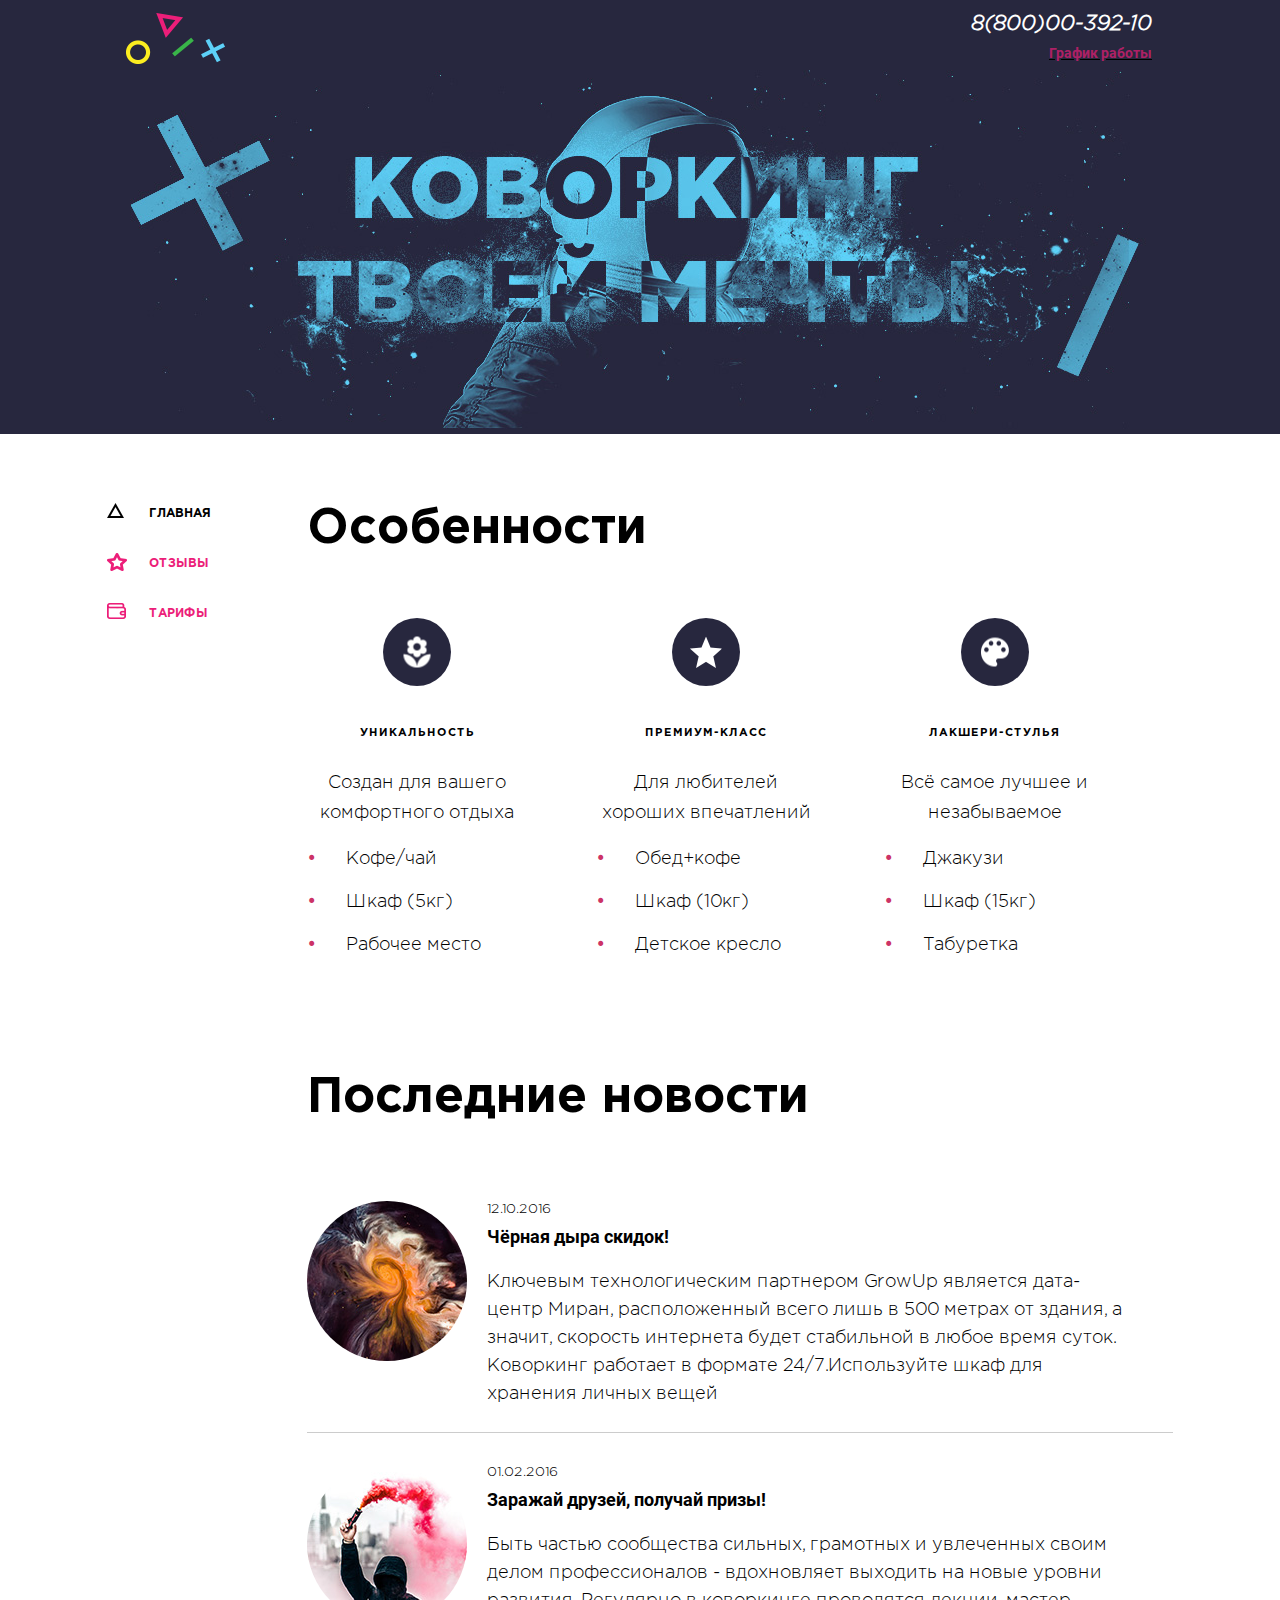
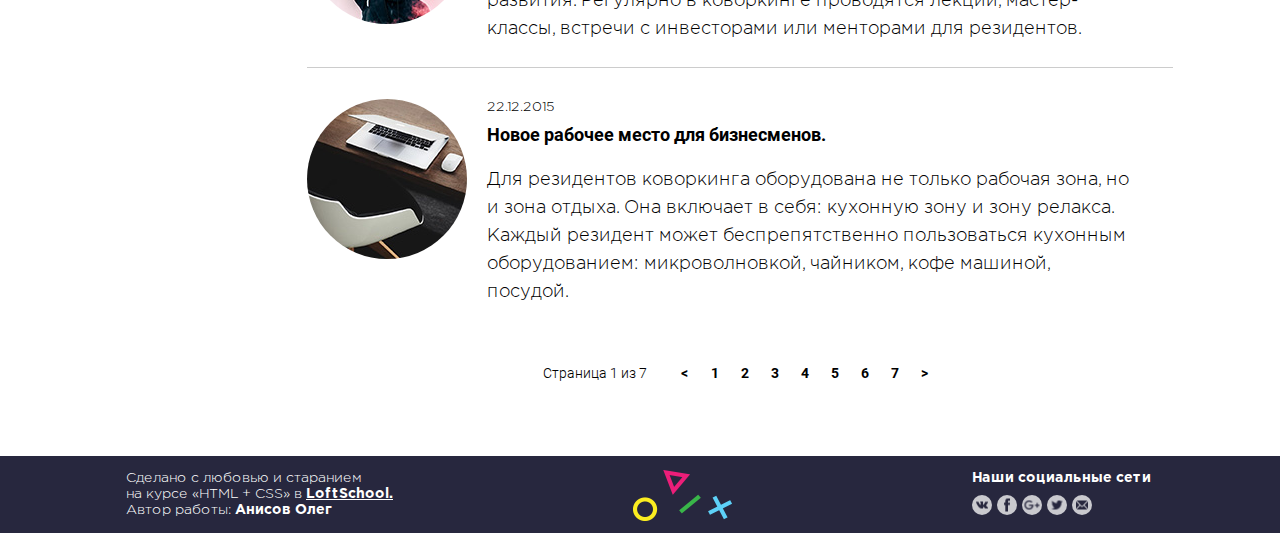
==== about.html @ 39513cbe "all" ====
<!DOCTYPE html>
<html lang="ru">

<head>
  <meta charset="UTF-8">
  <meta name="viewport" content="width=1100, initial-scale=1.0">
  <meta http-equiv="X-UA-Compatible" content="ie=edge">
  <title>Главная</title>
  <link rel="stylesheet" href="./css/main.css">
</head>

<body>
  <div class="wrapper">
    <header class="header">
      <div class="container">
        <div class="header__left">
          <div class="logo">
            <a href="./about.html">
              <img class="logo__pic" src="./img/logo.png" alt="Логотип">
            </a>
          </div>
        </div>
        <div class="header__right">
          <address class="contacts__phone">
            <a class="contacts__link title-h4" href="tel:88000039210">8(800)00-392-10</a>
          </address>
          <div class="contacts__timing">
            <a href="#" class="contacts__timing-link text-pink">График работы</a>
          </div>
        </div>
      </div>
      <div class="banner">
        <img src="./img/banner.jpg" alt="Баннер">
      </div>
    </header>
    <!--main page-->
    <div class="container">
      <aside class="sidebar">
        <nav class="menu">
          <ul class="menu__list">
            <li class="menu__item">
              <a href="./about.html" class="menu__link menu__link--main title12-GothamPro menu__link--active">
                главная
              </a>
            </li>
            <li class="menu__item">
              <a href="./feeds.html" class="menu__link menu__link--feed title12-GothamPro">
                отзывы
              </a>
            </li>
            <li class="menu__item">
              <a href="./prices.html" class="menu__link menu__link--price title12-GothamPro">
                тарифы
              </a>
            </li>
          </ul>
        </nav>
      </aside>
      <main class="main-content">
        <div class="cowork">
          <div class="cowork__title main-title">Особенности</div>
          <div class="features">
            <ul class="features__list">
              <li class="features__item">
                <div class="features__pic">
                  <img src="./img/flower.png" alt="flower" class="features__img">
                </div>
                <div class="features__title title-h7">уникальность</div>
                <div class="features__text">Создан для вашего комфортного отдыха</div>
                <div class="features__details">
                  <ul class="details__list">
                    <li class="details__item">Кофе/чай</li>
                    <li class="details__item">Шкаф (5кг)</li>
                    <li class="details__item">Рабочее место</li>
                  </ul>
                </div>
              </li>
              <li class="features__item">
                <div class="features__pic">
                  <img src="./img/star.png" alt="star" class="features__img">
                </div>

                <div class="features__title title-h7">премиум-класс</div>
                <div class="features__text">Для любителей хороших впечатлений</div>
                <div class="features__details">
                  <ul class="details__list">
                    <li class="details__item">Обед+кофе</li>
                    <li class="details__item">Шкаф (10кг)</li>
                    <li class="details__item">Детское кресло</li>
                  </ul>
                </div>
              </li>
              <li class="features__item">
                <div class="features__pic">
                  <img src="./img/palette.png" alt="star" class="features__img">
                </div>
                <div class="features__title title-h7">лакшери-стулья</div>
                <div class="features__text">Всё самое лучшее и незабываемое</div>
                <div class="features__details">
                  <ul class="details__list">
                    <li class="details__item">Джакузи</li>
                    <li class="details__item">Шкаф (15кг)</li>
                    <li class="details__item">Табуретка</li>
                  </ul>
                </div>
              </li>
            </ul>
          </div>
        </div>
        <div class="news">
          <div class="news__title main-title">Последние новости</div>
          <ul class="news__elem">
            <li class="news__item">
              <div class="news__pic">
                <img class="news__img" src="./img/news1.jpg" alt="Новость1">
              </div>
              <div class="news__desc">
                <div class="news__date">12.10.2016</div>
                <div class="news__header title-h5">Чёрная дыра скидок!</div>
                <p class="news__text">Ключевым технологическим партнером GrowUp является дата-центр Миран,
                  расположенный
                  всего лишь в 500 метрах от здания, а значит, скорость интернета будет стабильной в любое время суток.
                  Коворкинг работает в формате 24/7.Используйте шкаф для хранения личных вещей</p>
              </div>
            </li>
            <li class="news__item">
              <div class="news__pic">
                <img class="news__img" src="./img/news2.jpg" alt="Новость2">
              </div>
              <div class="news__desc">
                <div class="news__date">01.02.2016</div>
                <div class="news__header title-h5">Заражай друзей, получай призы!</div>
                <p class="news__text">Быть частью сообщества сильных, грамотных и увлеченных своим делом профессионалов
                  -
                  вдохновляет выходить на новые уровни развития. Регулярно в коворкинге проводятся лекции,
                  мастер-классы,
                  встречи с инвесторами или менторами для резидентов.</p>
              </div>
            </li>
            <li class="news__item">
              <div class="news__pic">
                <img class="news__img" src="./img/news3.jpg" alt="Новость3">
              </div>
              <div class="news__desc">
                <div class="news__date">22.12.2015</div>
                <div class="news__header title-h5">Новое рабочее место для бизнесменов.</div>
                <p class="news__text">Для резидентов коворкинга оборудована не только рабочая зона, но и зона отдыха.
                  Она
                  включает в себя: кухонную зону и зону релакса.
                  Каждый резидент может беспрепятственно пользоваться кухонным оборудованием: микроволновкой, чайником,
                  кофе машиной, посудой.</p>
              </div>
            </li>
          </ul>
          <div class="pagination">
            <div class="pagination__label">Страница 1 из 7</div>
            <ul class="pagination__list">
              <li class="pagination__item">
                <a href="#" class="pagination__link">
                  &lt;</a> </li>
              <li class="pagination__item">
                <a href="#" class="pagination__link">1</a>
              </li>
              <li class="pagination__item">
                <a href="#" class="pagination__link">2</a>
              </li>
              <li class="pagination__item">
                <a href="#" class="pagination__link">3</a>
              </li>
              <li class="pagination__item">
                <a href="#" class="pagination__link">4</a>
              </li>
              <li class="pagination__item">
                <a href="#" class="pagination__link">5</a>
              </li>
              <li class="pagination__item">
                <a href="#" class="pagination__link">6</a>
              </li>
              <li class="pagination__item">
                <a href="#" class="pagination__link">7</a>
              </li>
              <li class="pagination__item">
                <a href="#" class="pagination__link">&gt;</a>
              </li>
            </ul>
          </div>
        </div>
      </main>
    </div>
  </div>

  <!--footer-->
  <footer class="footer">
    <div class="container">
      <div class="footer__left text-white">
        <div class="footer__txt">Сделано с любовью и старанием</div>
        <div class="footer__txt">на курсе «HTML + CSS» в
          <a class="loft-link" href="//loftschool.com">LoftSchool.</a>
        </div>
        <div class="footer__txt">Автор работы: <span class="author">Анисов Олег</span></div>
      </div>
      <div class="footer__center">
        <div class="logo">
          <a href="./about.html">
            <img class="logo__pic" src="./img/logo.png" alt="Логотип">
          </a>
        </div>
      </div>
      <div class="footer__right">
        <div class="social">
          <div class="social__title">
            Наши социальные сети
          </div>
          <div class="social__elem">
            <ul class="social__list">
              <li class="social__item">
                <a class="social__link" href="#">
                  <img class="social__icon" src="./img/vk.png" alt="В контакте">
                </a>
              </li>
              <li class="social__item">
                <a class="social__link" href="#">
                  <img class="social__icon" src="./img/fb.png" alt="FaceBook">
                </a>
              </li>
              <li class="social__item">
                <a class="social__link" href="#">
                  <img class="social__icon" src="./img/google.png" alt="Google">
                </a>
              </li>
              <li class="social__item">
                <a class="social__link" href="#">
                  <img class="social__icon" src="./img/twitter.png" alt="Twitter">
                </a>
              </li>
              <li class="social__item">
                <a class="social__link" href="#">
                  <img class="social__icon" src="./img/mail.png" alt="Mail">
                </a>
              </li>
            </ul>
          </div>
        </div>
      </div>
    </div>
  </footer>
</body>

</html>
---- css/main.css ----
@import url('./layout/fonts.css');
@import url('./layout/normalize.css');
@import url('./layout/base.css');
/* ---------------------------------------- */
@import url('./blocks/header.css');
@import url('./blocks/logo.css');
@import url('./blocks/contacts.css');
@import url('./blocks/nav.css');
@import url('./blocks/breadcrumbs.css');
@import url('./blocks/features.css');
@import url('./blocks/news.css');
@import url('./blocks/partners.css');
@import url('./blocks/title.css');
@import url('./blocks/text.css');
@import url('./blocks/pagination.css');
@import url('./blocks/blockqoute.css');
@import url('./blocks/price.css');
@import url('./blocks/form.css');
@import url('./blocks/footer.css');
@import url('./blocks/social.css');
@import url('./blocks/intro.css');
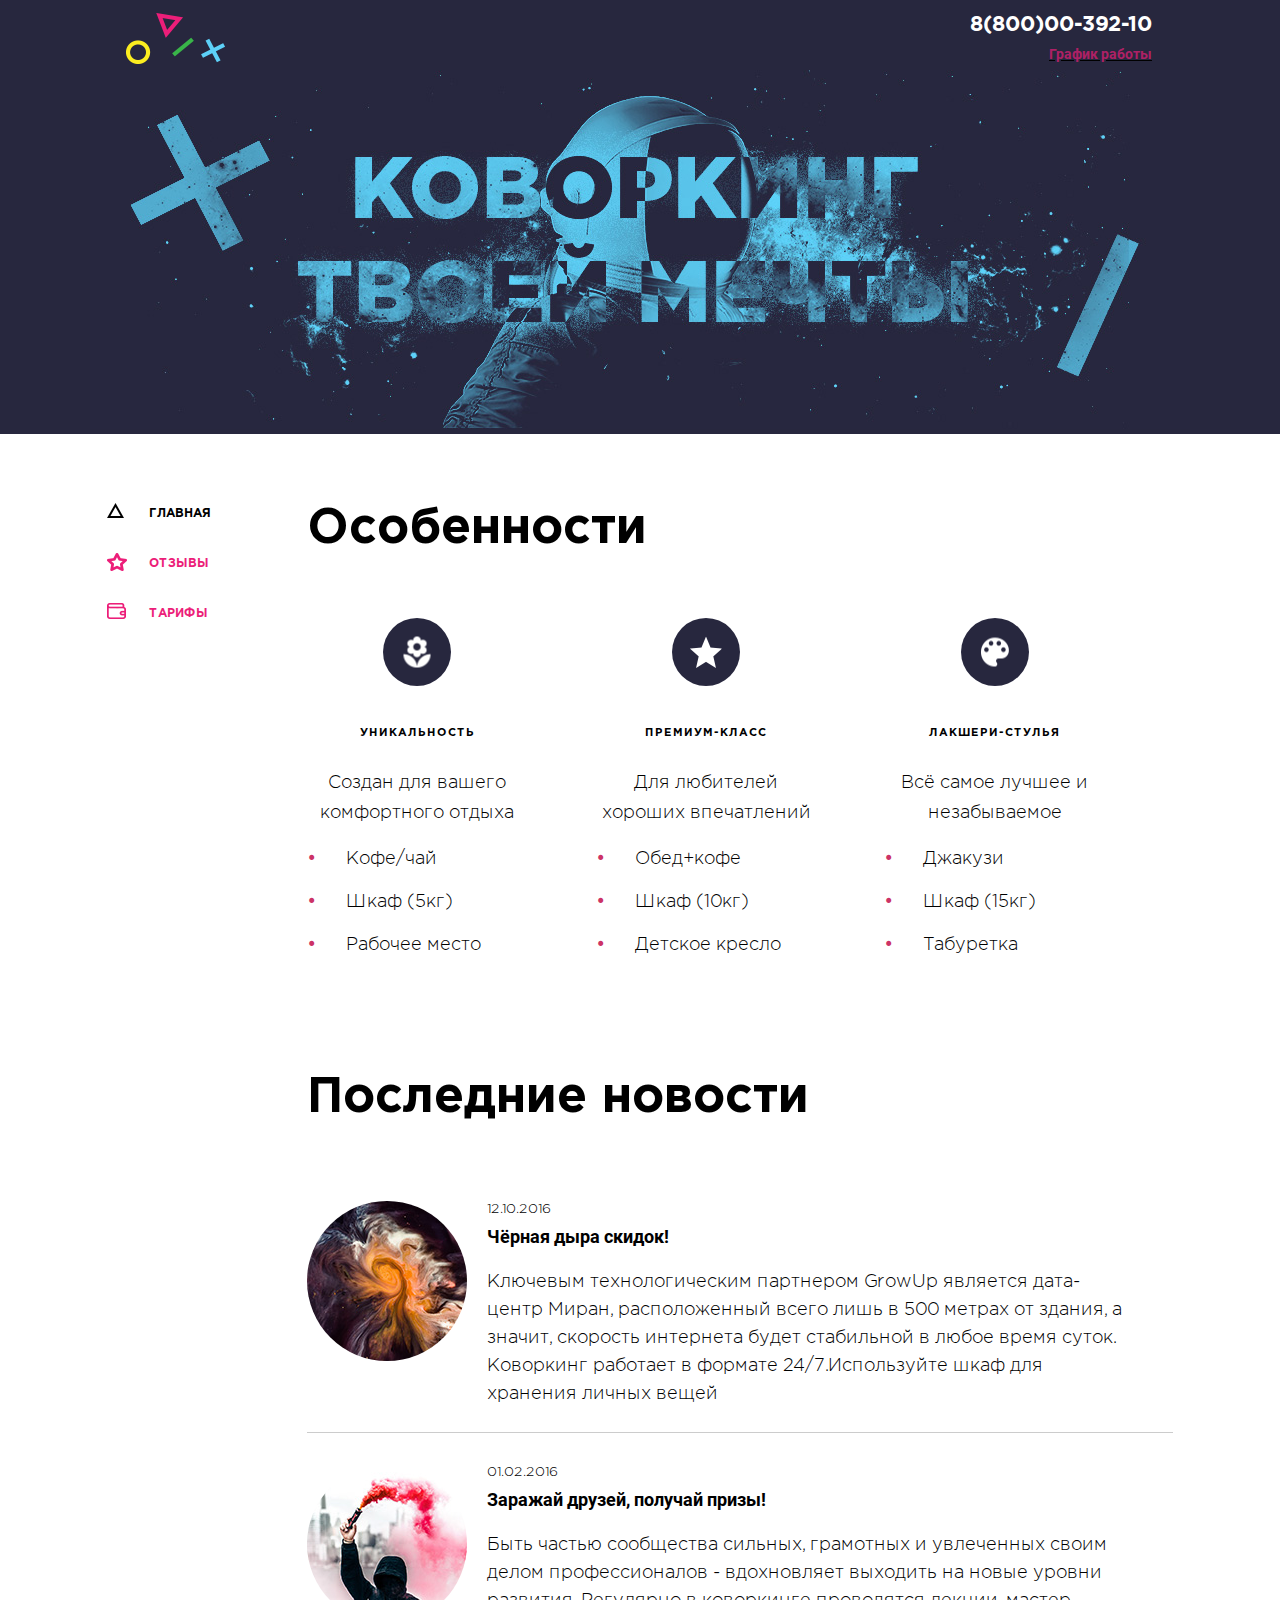
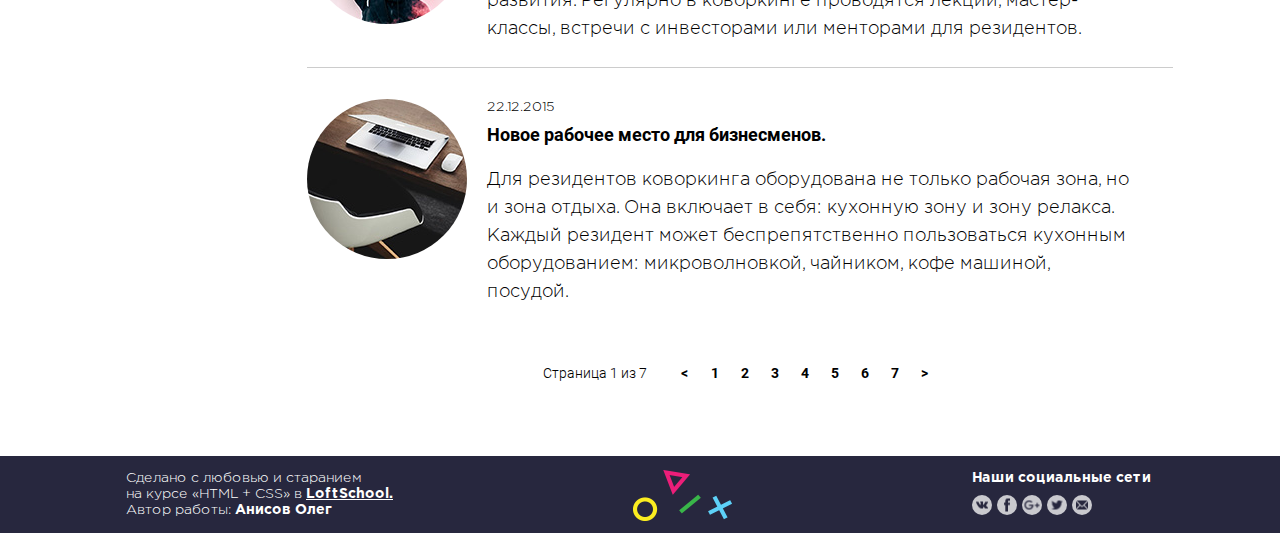
==== commit bcfdc6bc: "all" ====
--- a/about.html
+++ b/about.html
@@ -22,7 +22,7 @@
         </div>
         <div class="header__right">
           <address class="contacts__phone">
-            <a class="contacts__link title-h4" href="tel:88000039210">8(800)00-392-10</a>
+            <a class="contacts__link" href="tel:88000039210">8(800)00-392-10</a>
           </address>
           <div class="contacts__timing">
             <a href="#" class="contacts__timing-link text-pink">График работы</a>
@@ -39,17 +39,17 @@
         <nav class="menu">
           <ul class="menu__list">
             <li class="menu__item">
-              <a href="./about.html" class="menu__link menu__link--main title12-GothamPro menu__link--active">
+              <a href="./about.html" class="menu__link menu__link--main menu__link--active">
                 главная
               </a>
             </li>
             <li class="menu__item">
-              <a href="./feeds.html" class="menu__link menu__link--feed title12-GothamPro">
+              <a href="./feeds.html" class="menu__link menu__link--feed">
                 отзывы
               </a>
             </li>
             <li class="menu__item">
-              <a href="./prices.html" class="menu__link menu__link--price title12-GothamPro">
+              <a href="./prices.html" class="menu__link menu__link--price">
                 тарифы
               </a>
             </li>
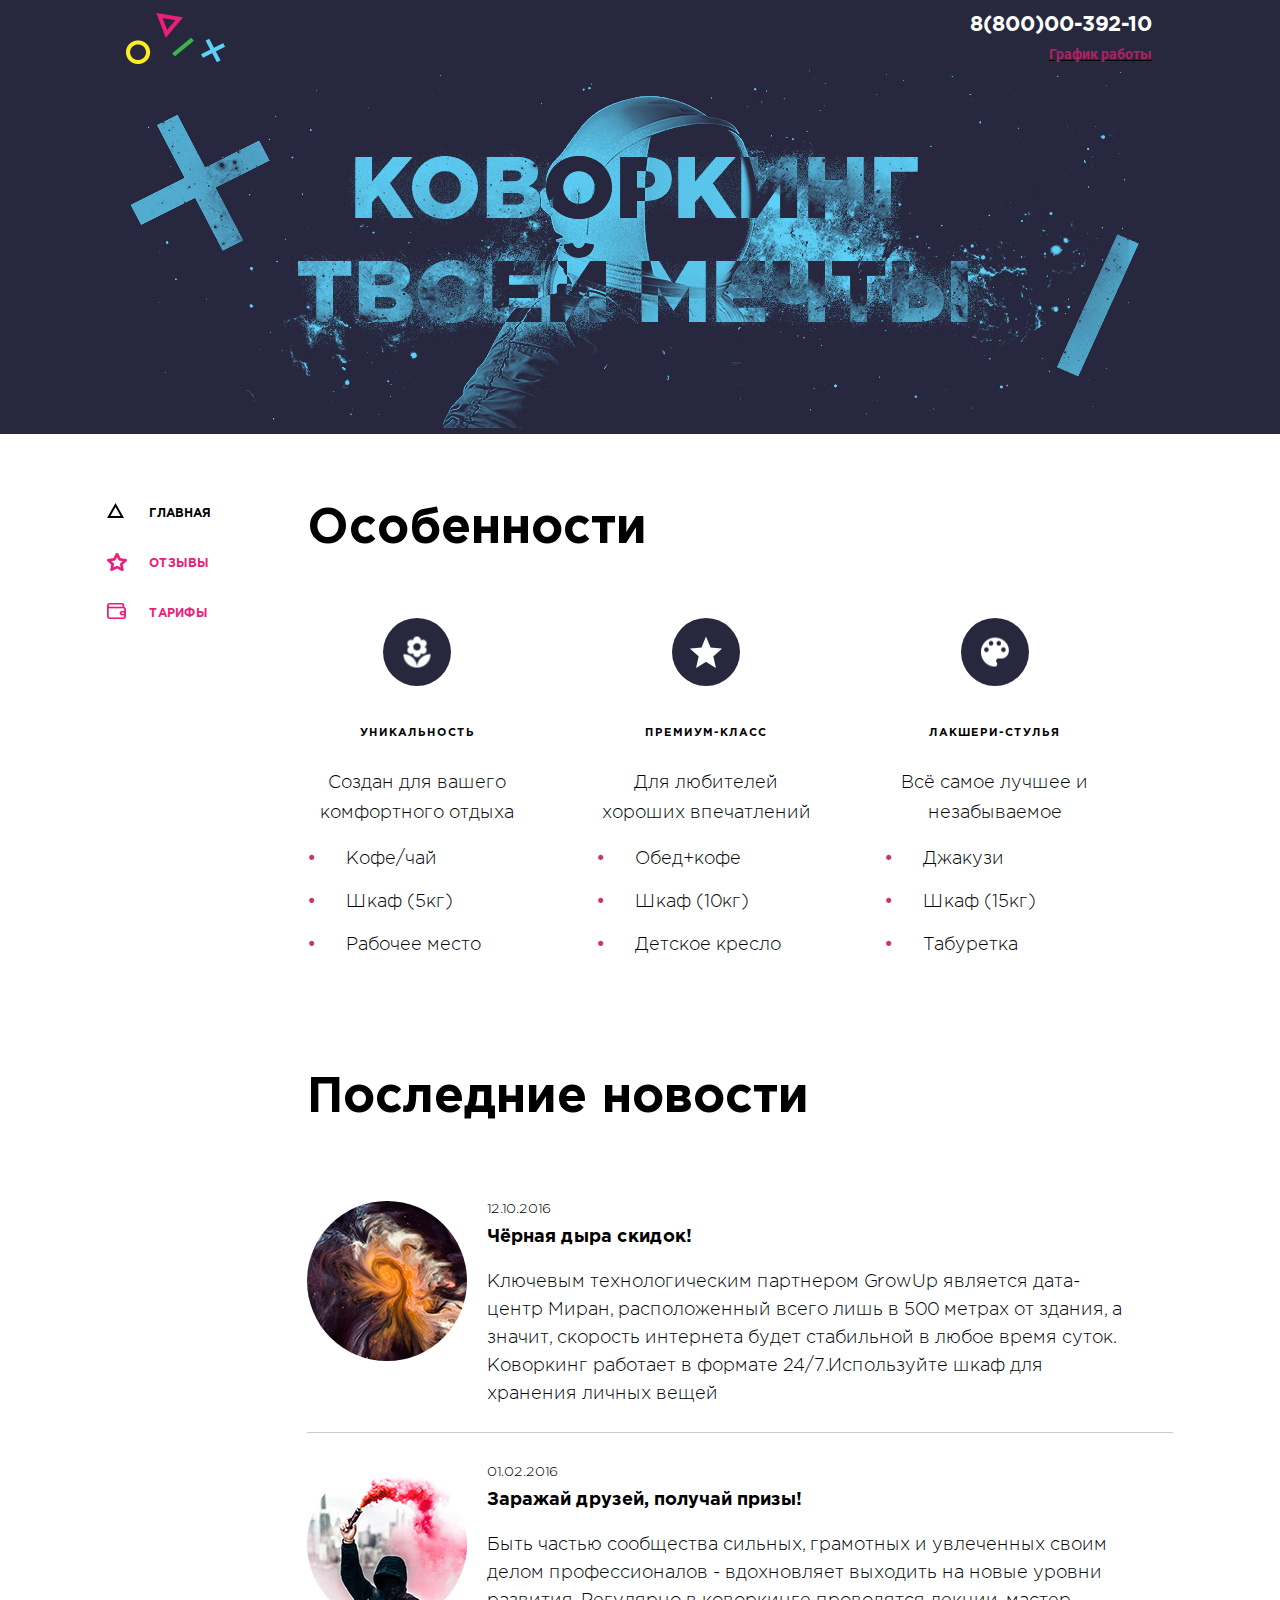
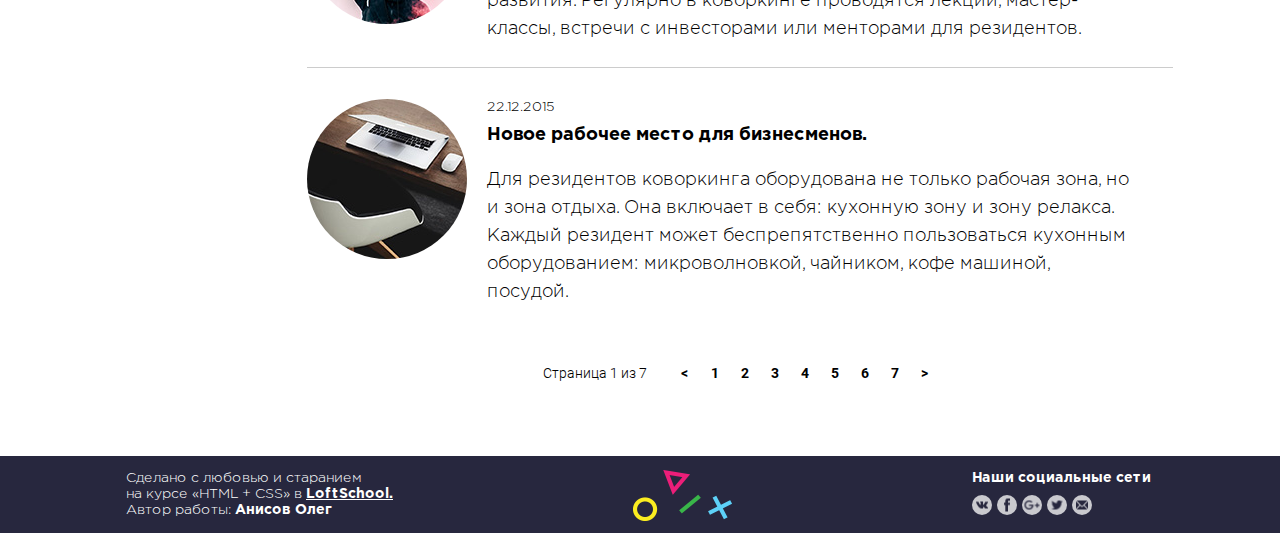
==== commit f1c9bd05: "all" ====
--- a/about.html
+++ b/about.html
@@ -65,7 +65,7 @@
                 <div class="features__pic">
                   <img src="./img/flower.png" alt="flower" class="features__img">
                 </div>
-                <div class="features__title title-h7">уникальность</div>
+                <div class="features__title">уникальность</div>
                 <div class="features__text">Создан для вашего комфортного отдыха</div>
                 <div class="features__details">
                   <ul class="details__list">
@@ -80,7 +80,7 @@
                   <img src="./img/star.png" alt="star" class="features__img">
                 </div>
 
-                <div class="features__title title-h7">премиум-класс</div>
+                <div class="features__title">премиум-класс</div>
                 <div class="features__text">Для любителей хороших впечатлений</div>
                 <div class="features__details">
                   <ul class="details__list">
@@ -94,7 +94,7 @@
                 <div class="features__pic">
                   <img src="./img/palette.png" alt="star" class="features__img">
                 </div>
-                <div class="features__title title-h7">лакшери-стулья</div>
+                <div class="features__title">лакшери-стулья</div>
                 <div class="features__text">Всё самое лучшее и незабываемое</div>
                 <div class="features__details">
                   <ul class="details__list">
@@ -116,7 +116,7 @@
               </div>
               <div class="news__desc">
                 <div class="news__date">12.10.2016</div>
-                <div class="news__header title-h5">Чёрная дыра скидок!</div>
+                <div class="news__header">Чёрная дыра скидок!</div>
                 <p class="news__text">Ключевым технологическим партнером GrowUp является дата-центр Миран,
                   расположенный
                   всего лишь в 500 метрах от здания, а значит, скорость интернета будет стабильной в любое время суток.
@@ -129,7 +129,7 @@
               </div>
               <div class="news__desc">
                 <div class="news__date">01.02.2016</div>
-                <div class="news__header title-h5">Заражай друзей, получай призы!</div>
+                <div class="news__header">Заражай друзей, получай призы!</div>
                 <p class="news__text">Быть частью сообщества сильных, грамотных и увлеченных своим делом профессионалов
                   -
                   вдохновляет выходить на новые уровни развития. Регулярно в коворкинге проводятся лекции,
@@ -143,7 +143,7 @@
               </div>
               <div class="news__desc">
                 <div class="news__date">22.12.2015</div>
-                <div class="news__header title-h5">Новое рабочее место для бизнесменов.</div>
+                <div class="news__header">Новое рабочее место для бизнесменов.</div>
                 <p class="news__text">Для резидентов коворкинга оборудована не только рабочая зона, но и зона отдыха.
                   Она
                   включает в себя: кухонную зону и зону релакса.
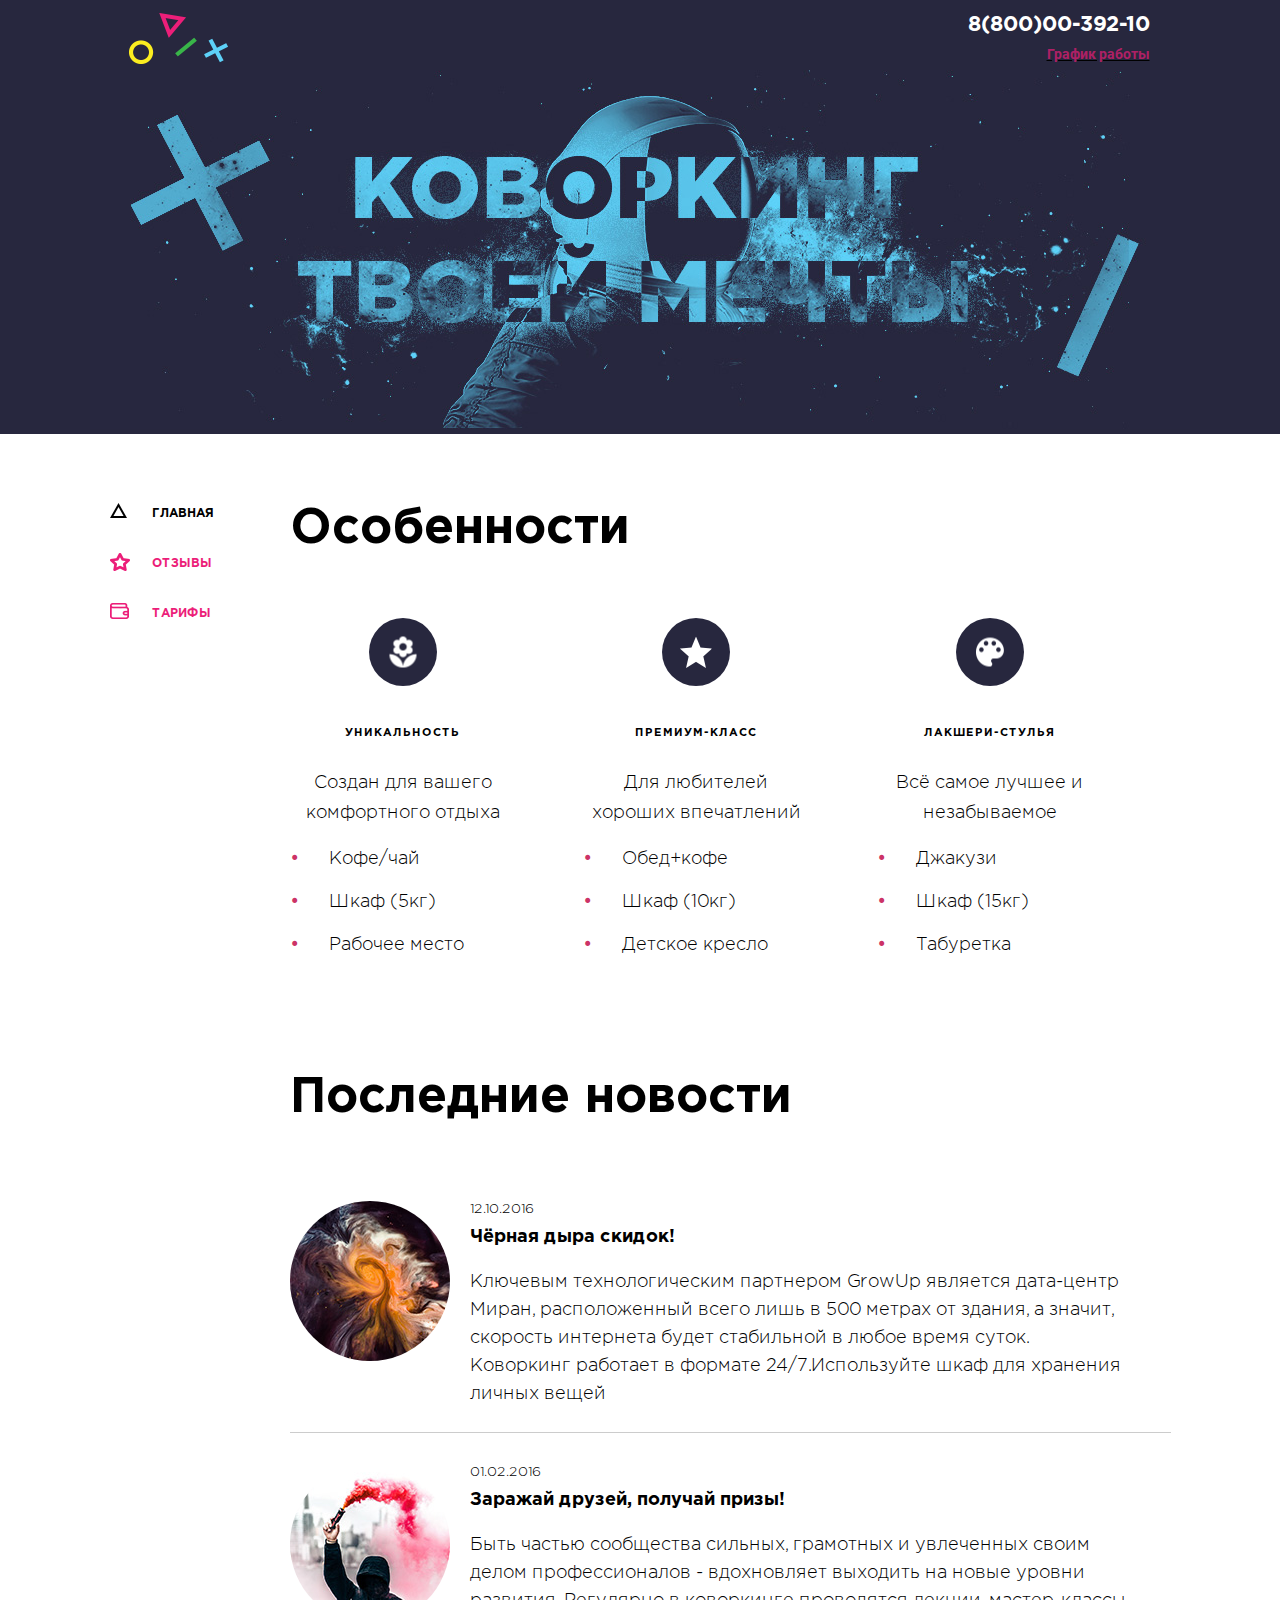
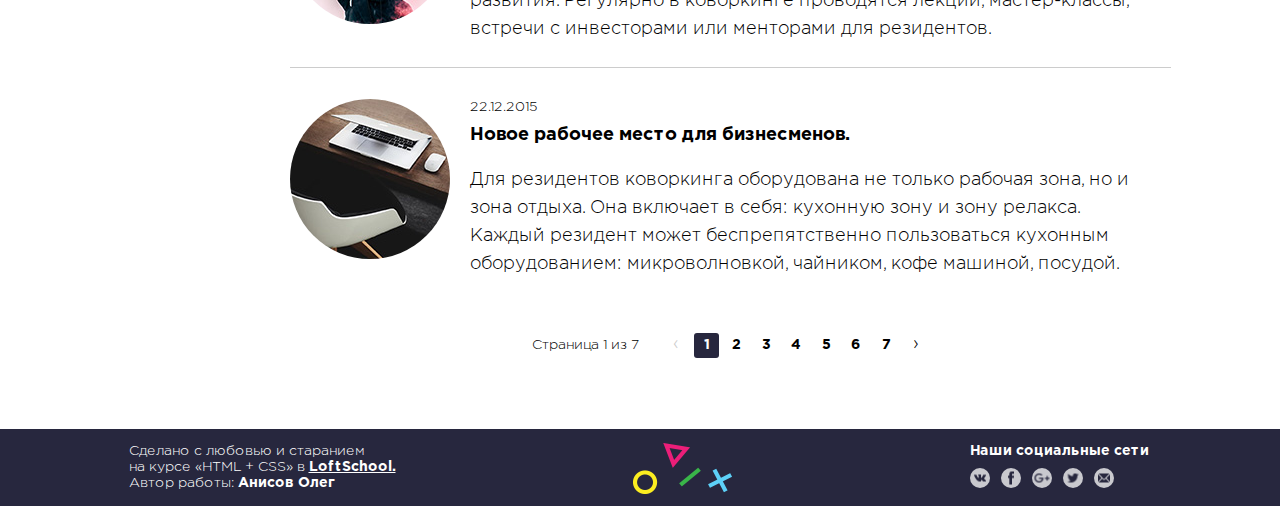
==== commit f0e8fb28: "all" ====
--- a/about.html
+++ b/about.html
@@ -154,12 +154,10 @@
           </ul>
           <div class="pagination">
             <div class="pagination__label">Страница 1 из 7</div>
+            <a href="#" class="pagination__link-prev pagination__link-disabled">‹</a> 
             <ul class="pagination__list">
               <li class="pagination__item">
-                <a href="#" class="pagination__link">
-                  &lt;</a> </li>
-              <li class="pagination__item">
-                <a href="#" class="pagination__link">1</a>
+                <a href="#" class="pagination__link pagination__link-active">1</a>
               </li>
               <li class="pagination__item">
                 <a href="#" class="pagination__link">2</a>
@@ -179,9 +177,7 @@
               <li class="pagination__item">
                 <a href="#" class="pagination__link">7</a>
               </li>
-              <li class="pagination__item">
-                <a href="#" class="pagination__link">&gt;</a>
-              </li>
+              <a href="#" class="pagination__link-next">›</a>
             </ul>
           </div>
         </div>
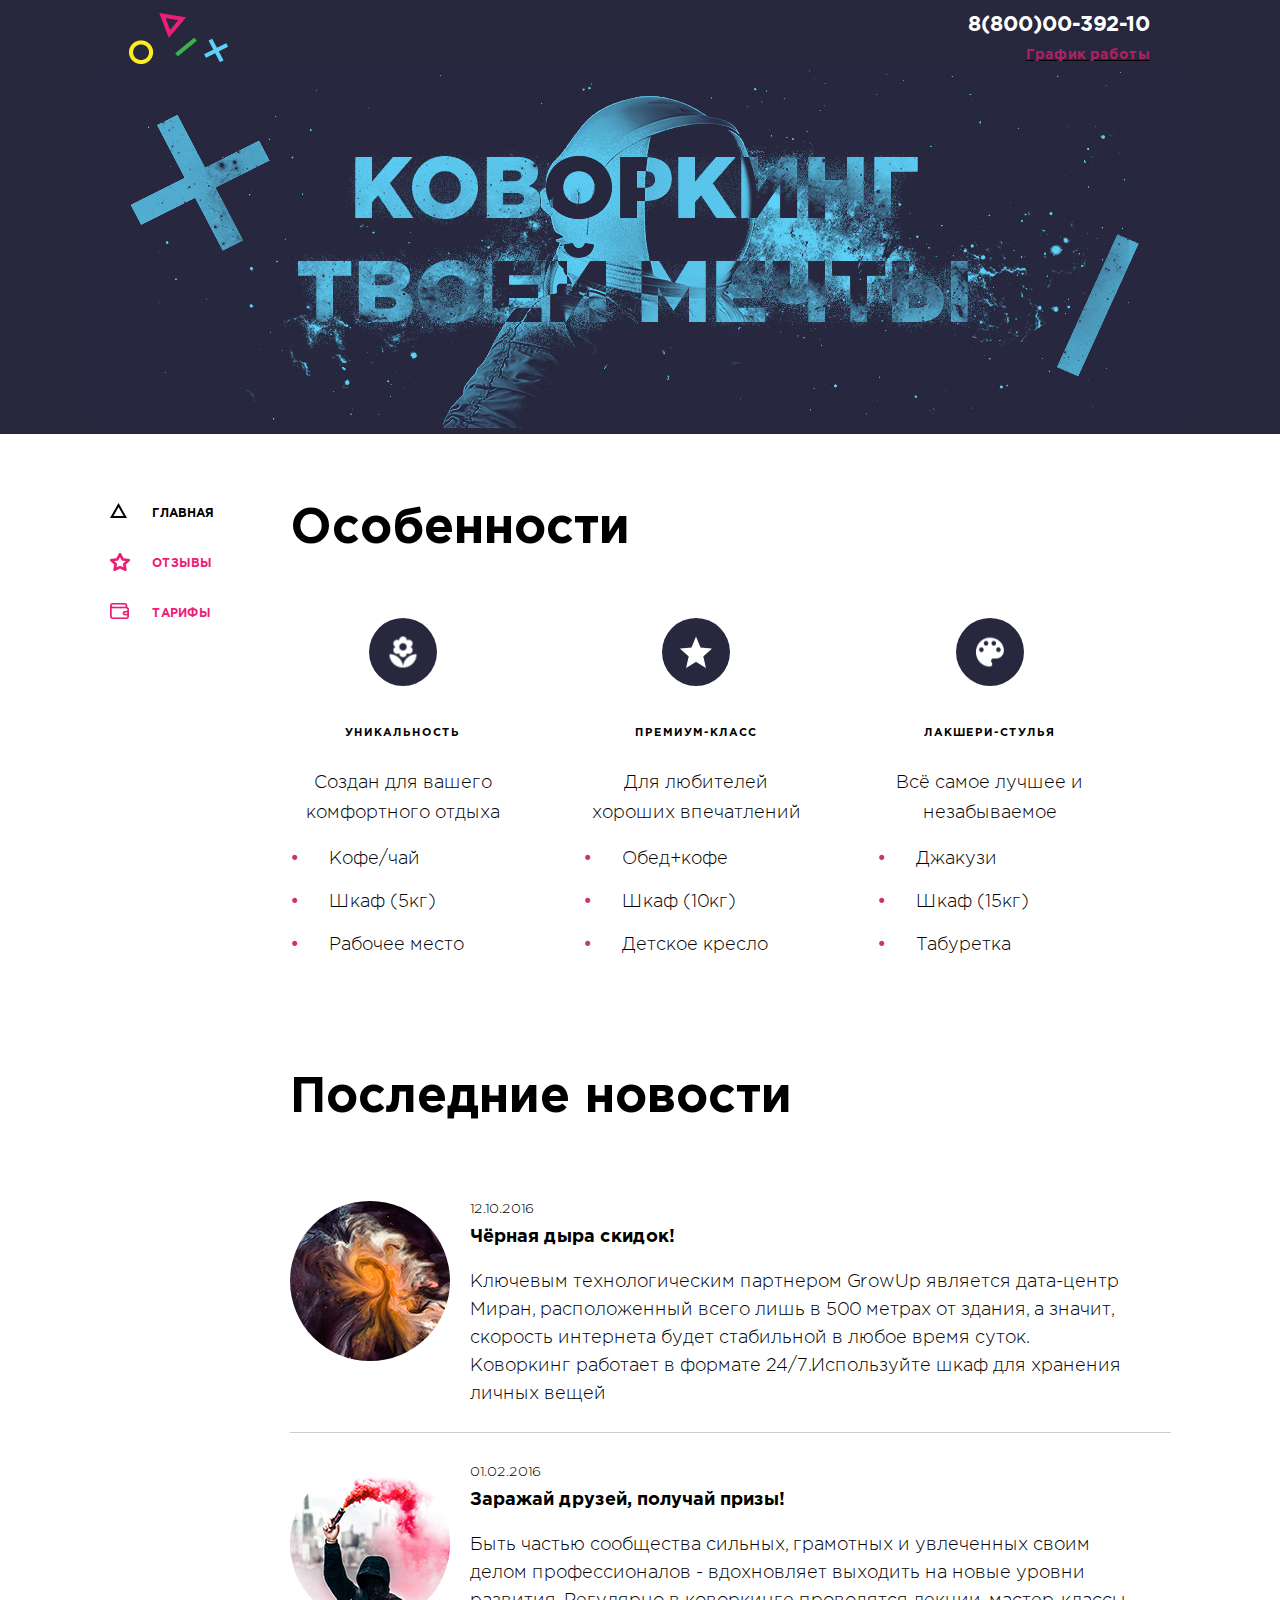
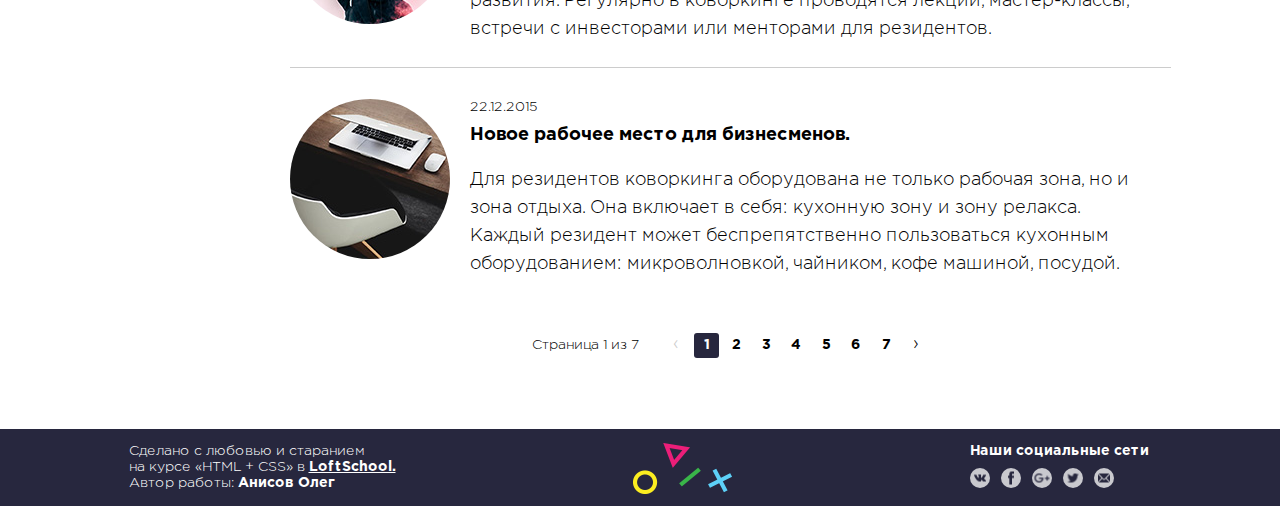
==== commit fc466671: "all" ====
--- a/about.html
+++ b/about.html
@@ -25,7 +25,7 @@
             <a class="contacts__link" href="tel:88000039210">8(800)00-392-10</a>
           </address>
           <div class="contacts__timing">
-            <a href="#" class="contacts__timing-link text-pink">График работы</a>
+            <a href="#" class="contacts__timing-link">График работы</a>
           </div>
         </div>
       </div>
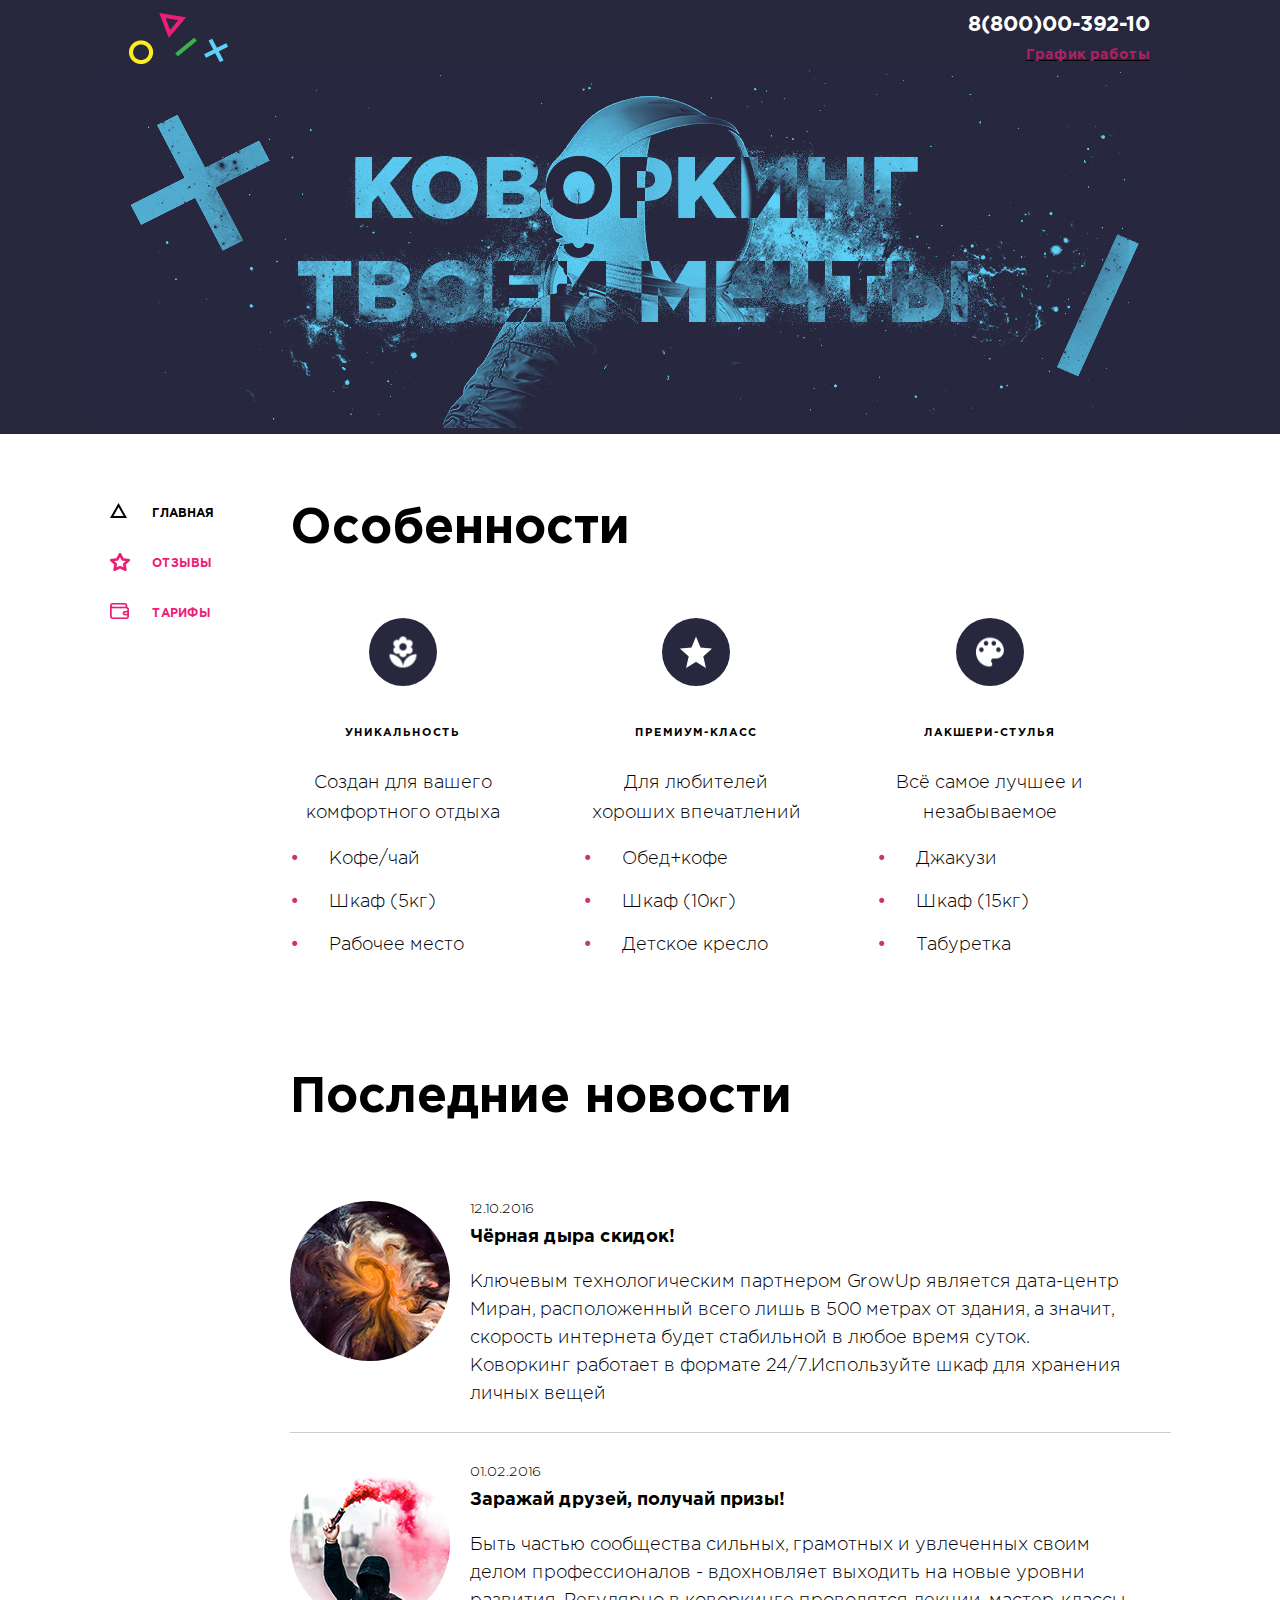
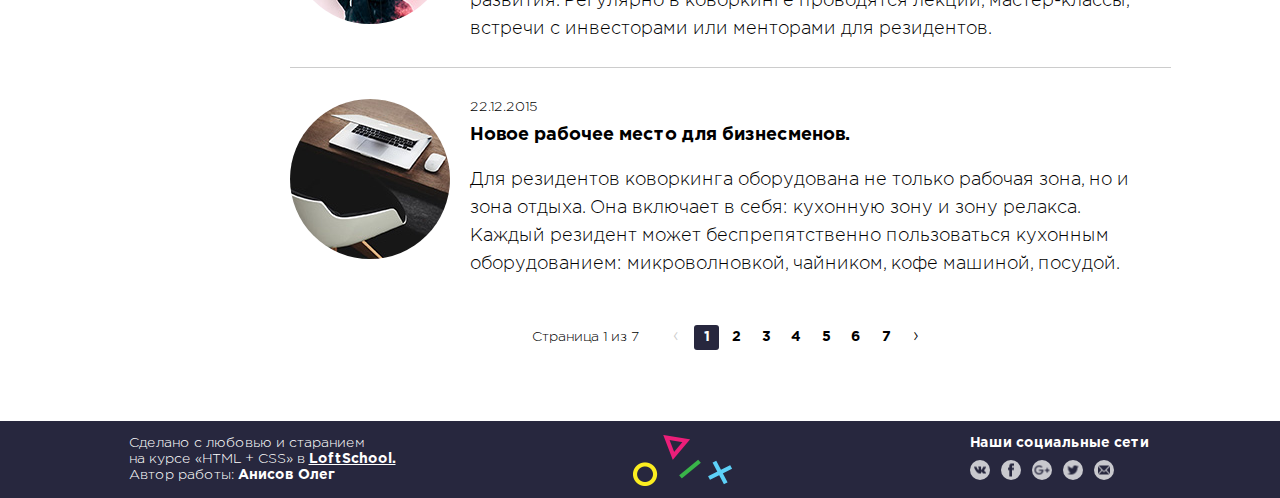
==== commit 439df278: "all" ====
--- a/about.html
+++ b/about.html
@@ -152,34 +152,34 @@
               </div>
             </li>
           </ul>
-          <div class="pagination">
-            <div class="pagination__label">Страница 1 из 7</div>
-            <a href="#" class="pagination__link-prev pagination__link-disabled">‹</a> 
-            <ul class="pagination__list">
-              <li class="pagination__item">
-                <a href="#" class="pagination__link pagination__link-active">1</a>
-              </li>
-              <li class="pagination__item">
-                <a href="#" class="pagination__link">2</a>
-              </li>
-              <li class="pagination__item">
-                <a href="#" class="pagination__link">3</a>
-              </li>
-              <li class="pagination__item">
-                <a href="#" class="pagination__link">4</a>
-              </li>
-              <li class="pagination__item">
-                <a href="#" class="pagination__link">5</a>
-              </li>
-              <li class="pagination__item">
-                <a href="#" class="pagination__link">6</a>
-              </li>
-              <li class="pagination__item">
-                <a href="#" class="pagination__link">7</a>
-              </li>
-              <a href="#" class="pagination__link-next">›</a>
-            </ul>
-          </div>
+        </div>
+        <div class="pagination">
+          <div class="pagination__label">Страница 1 из 7</div>
+          <a href="#" class="pagination__link-prev pagination__link-disabled">‹</a>
+          <ul class="pagination__list">
+            <li class="pagination__item">
+              <a href="#" class="pagination__link pagination__link-active">1</a>
+            </li>
+            <li class="pagination__item">
+              <a href="#" class="pagination__link">2</a>
+            </li>
+            <li class="pagination__item">
+              <a href="#" class="pagination__link">3</a>
+            </li>
+            <li class="pagination__item">
+              <a href="#" class="pagination__link">4</a>
+            </li>
+            <li class="pagination__item">
+              <a href="#" class="pagination__link">5</a>
+            </li>
+            <li class="pagination__item">
+              <a href="#" class="pagination__link">6</a>
+            </li>
+            <li class="pagination__item">
+              <a href="#" class="pagination__link">7</a>
+            </li>
+            <a href="#" class="pagination__link-next">›</a>
+          </ul>
         </div>
       </main>
     </div>
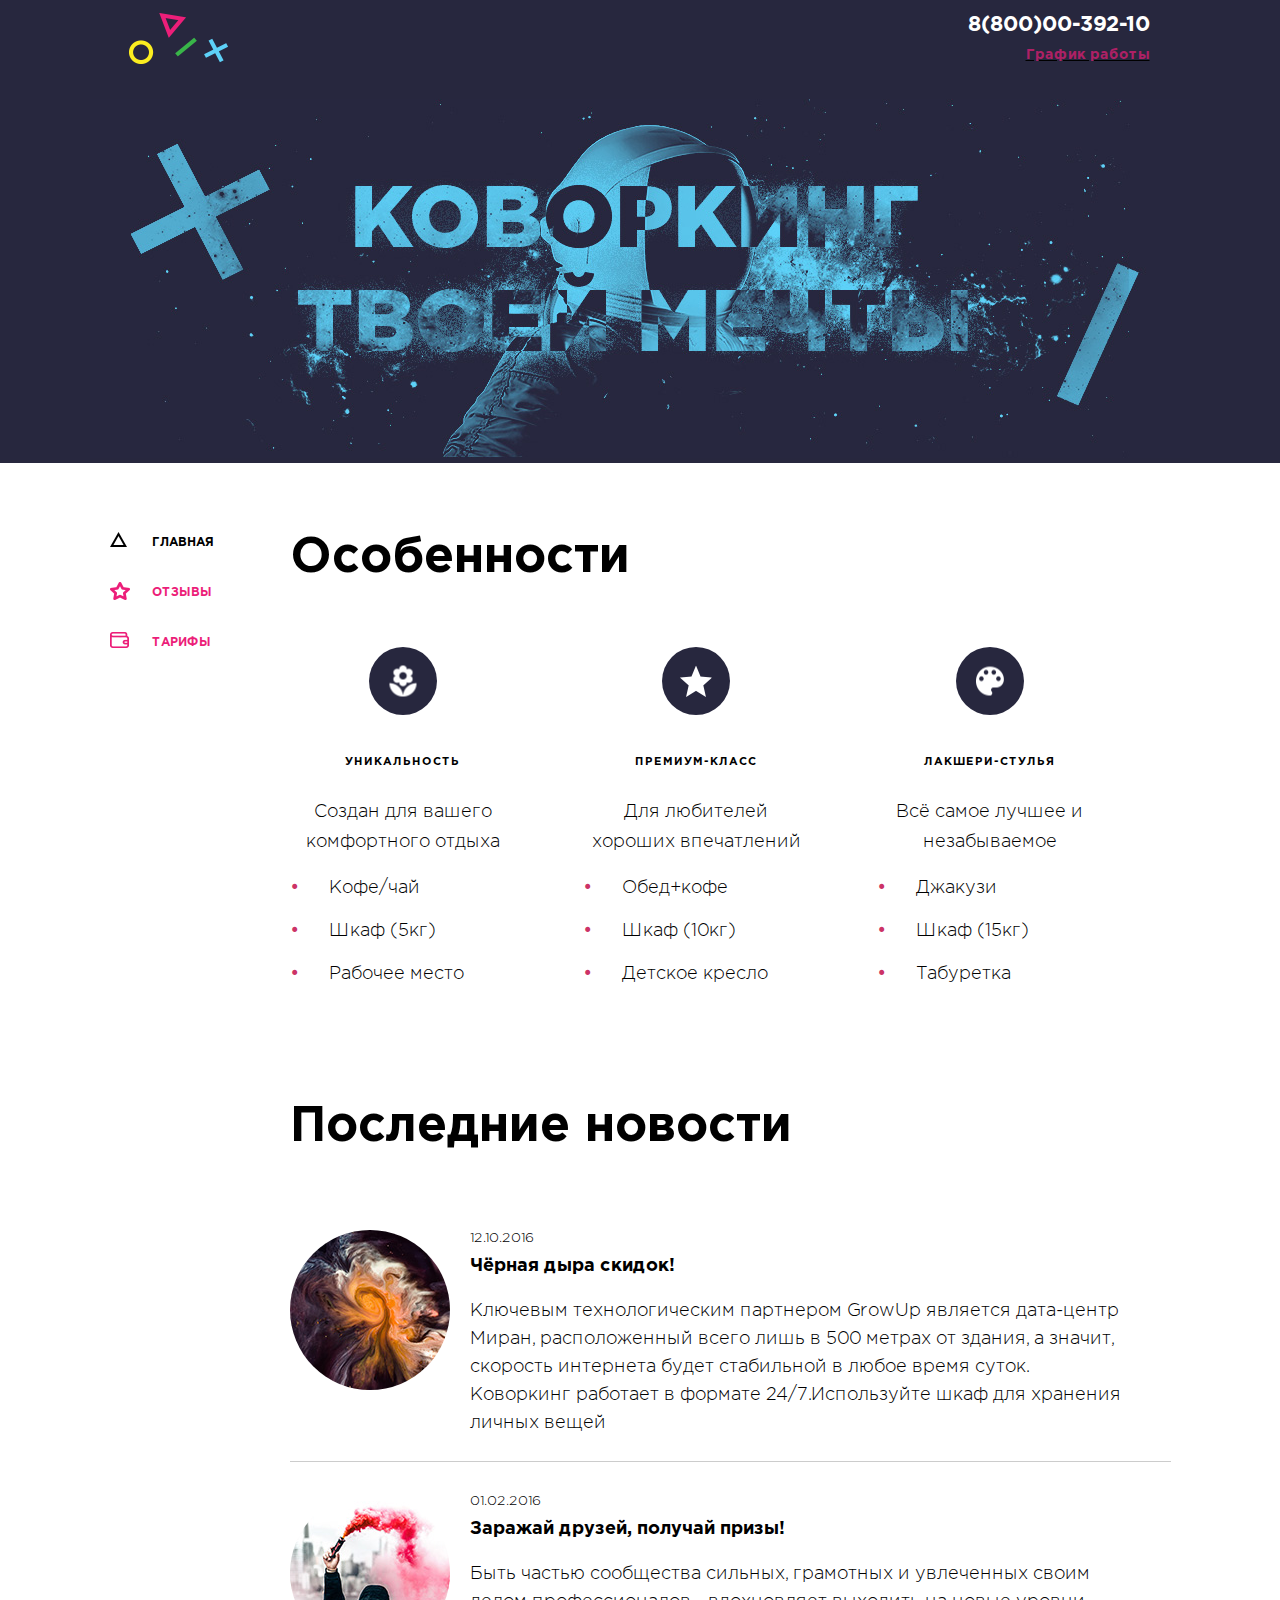
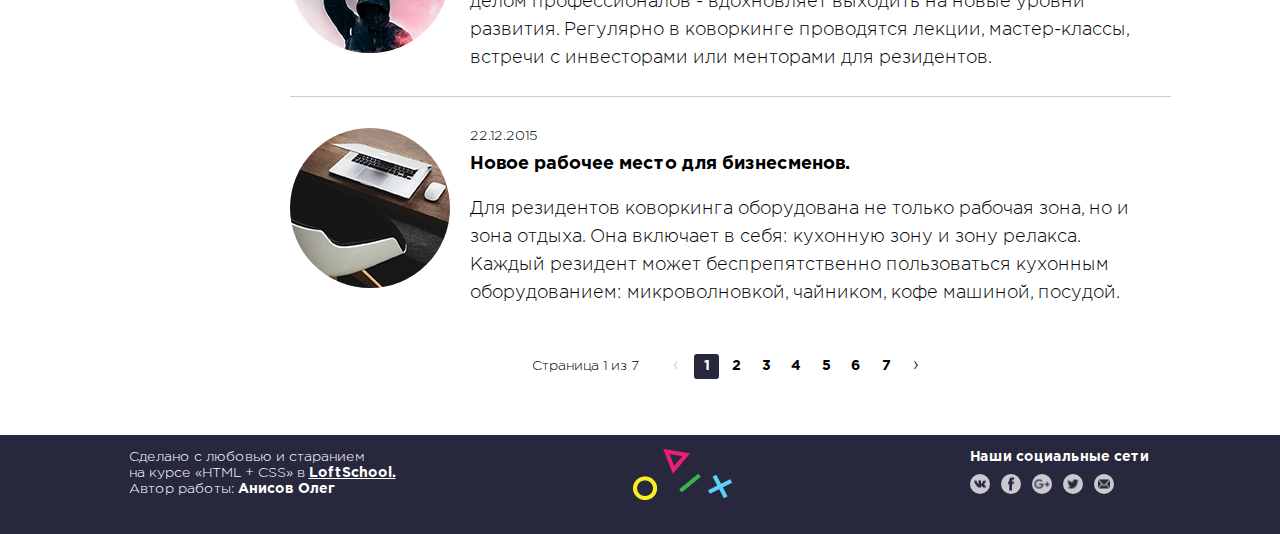
==== commit e38b3884: "all" ====
--- a/about.html
+++ b/about.html
@@ -26,6 +26,12 @@
           </address>
           <div class="contacts__timing">
             <a href="#" class="contacts__timing-link">График работы</a>
+            <div class="timing__elem">
+              <ul class="timing__list">
+                <li class="timing__item timing__item--colored">пн-вс: 09:00-20:00</li>
+                <li class="timing__item">обед: 14:00-14:30</li>
+              </ul>
+            </div>
           </div>
         </div>
       </div>
--- a/css/main.css
+++ b/css/main.css
@@ -19,3 +19,4 @@
 @import url('./blocks/footer.css');
 @import url('./blocks/social.css');
 @import url('./blocks/intro.css');
+@import url('./blocks/animation.css');
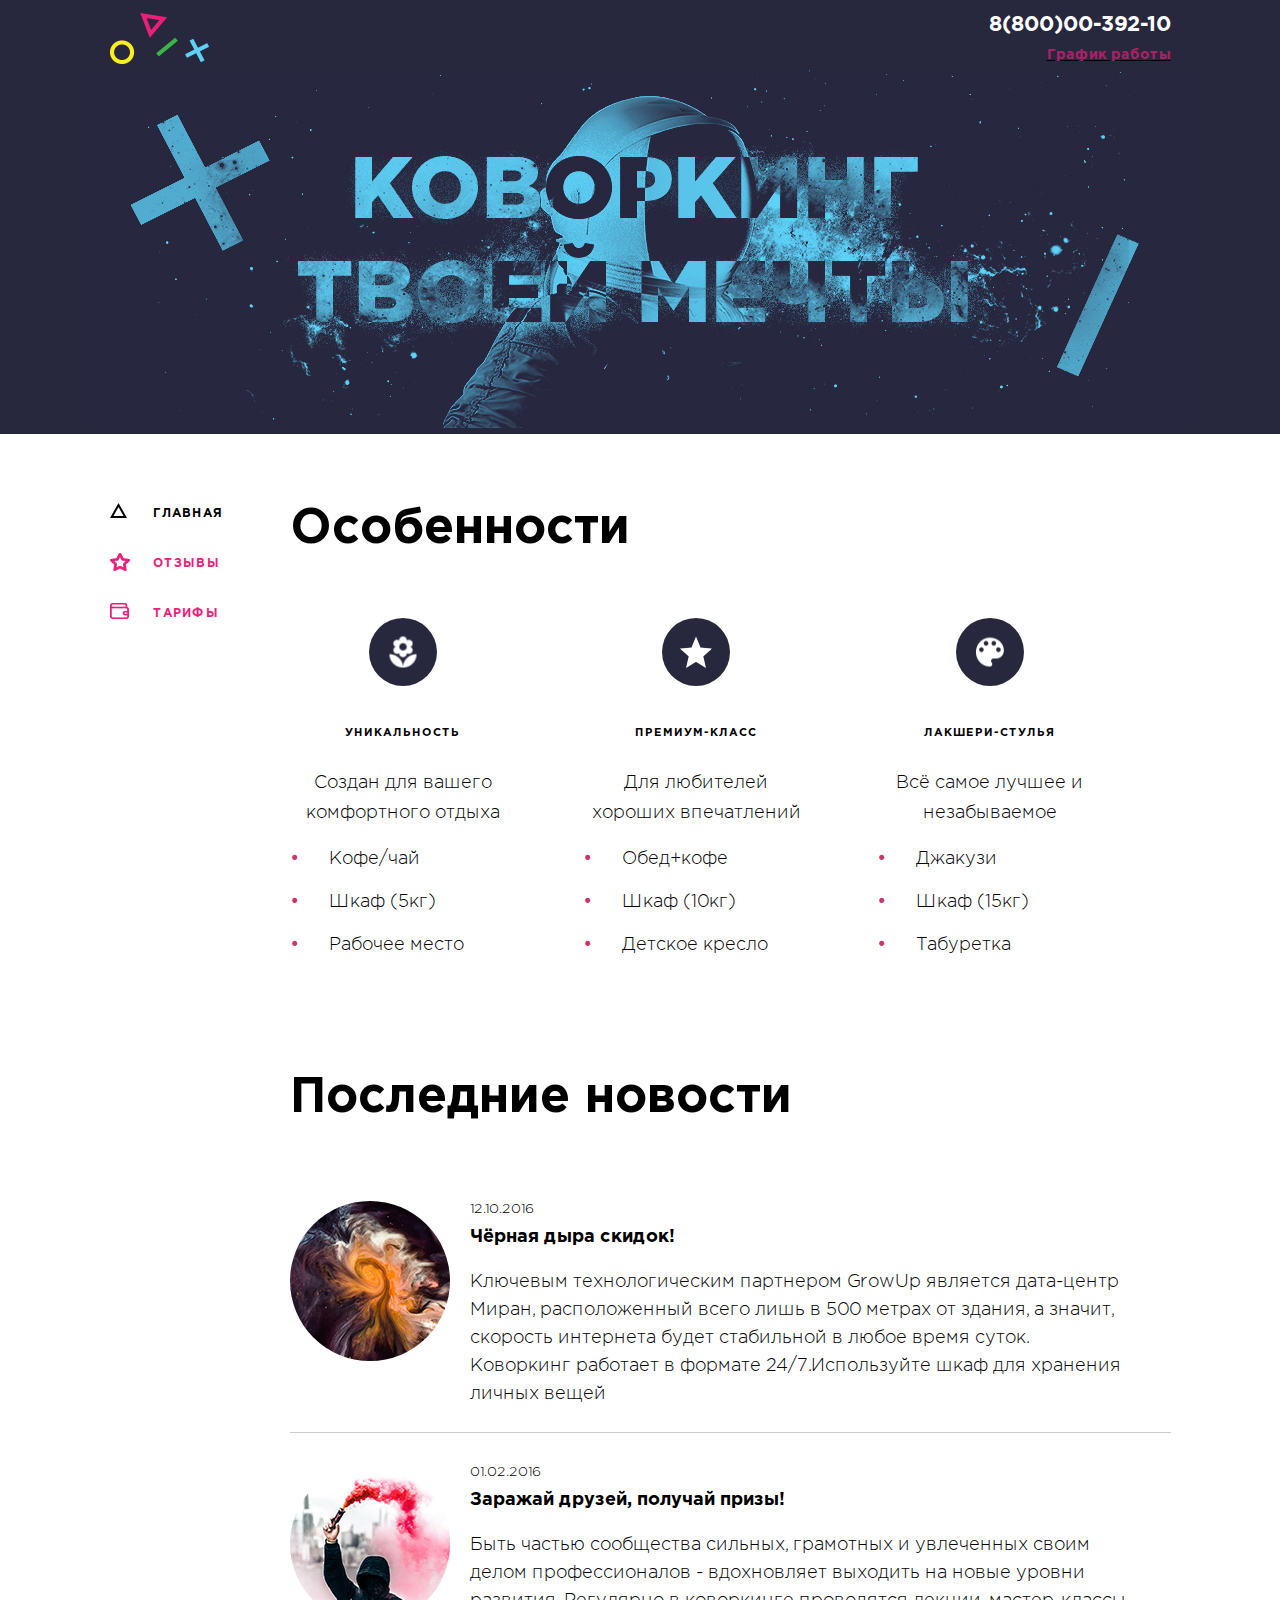
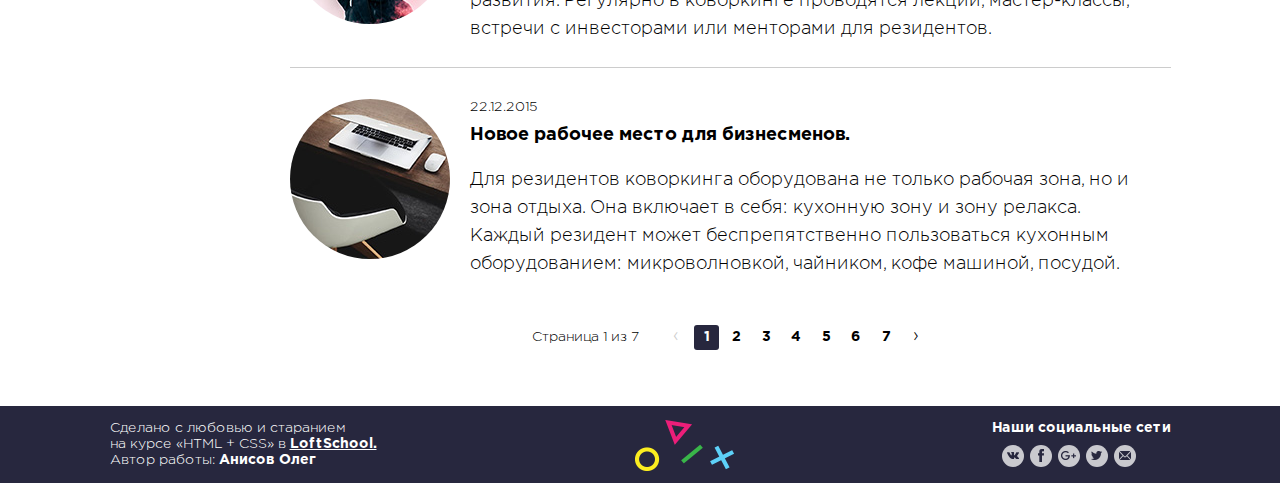
==== commit e85584f0: "all" ====
--- a/about.html
+++ b/about.html
@@ -216,28 +216,28 @@
           <div class="social__elem">
             <ul class="social__list">
               <li class="social__item">
-                <a class="social__link" href="#">
-                  <img class="social__icon" src="./img/vk.png" alt="В контакте">
-                </a>
-              </li>
-              <li class="social__item">
-                <a class="social__link" href="#">
-                  <img class="social__icon" src="./img/fb.png" alt="FaceBook">
-                </a>
-              </li>
-              <li class="social__item">
-                <a class="social__link" href="#">
-                  <img class="social__icon" src="./img/google.png" alt="Google">
-                </a>
-              </li>
-              <li class="social__item">
-                <a class="social__link" href="#">
-                  <img class="social__icon" src="./img/twitter.png" alt="Twitter">
-                </a>
-              </li>
-              <li class="social__item">
-                <a class="social__link" href="#">
-                  <img class="social__icon" src="./img/mail.png" alt="Mail">
+                <a class="social__link social__link--vk" href="#">
+                  в контакте
+                </a>
+              </li>
+              <li class="social__item">
+                <a class="social__link social__link--fb" href="#">
+                  facebook
+                </a>
+              </li>
+              <li class="social__item">
+                <a class="social__link social__link--g" href="#">
+                  google
+                </a>
+              </li>
+              <li class="social__item">
+                <a class="social__link social__link--t" href="#">
+                  twitter
+                </a>
+              </li>
+              <li class="social__item">
+                <a class="social__link social__link--m" href="#">
+                  e-mail
                 </a>
               </li>
             </ul>
